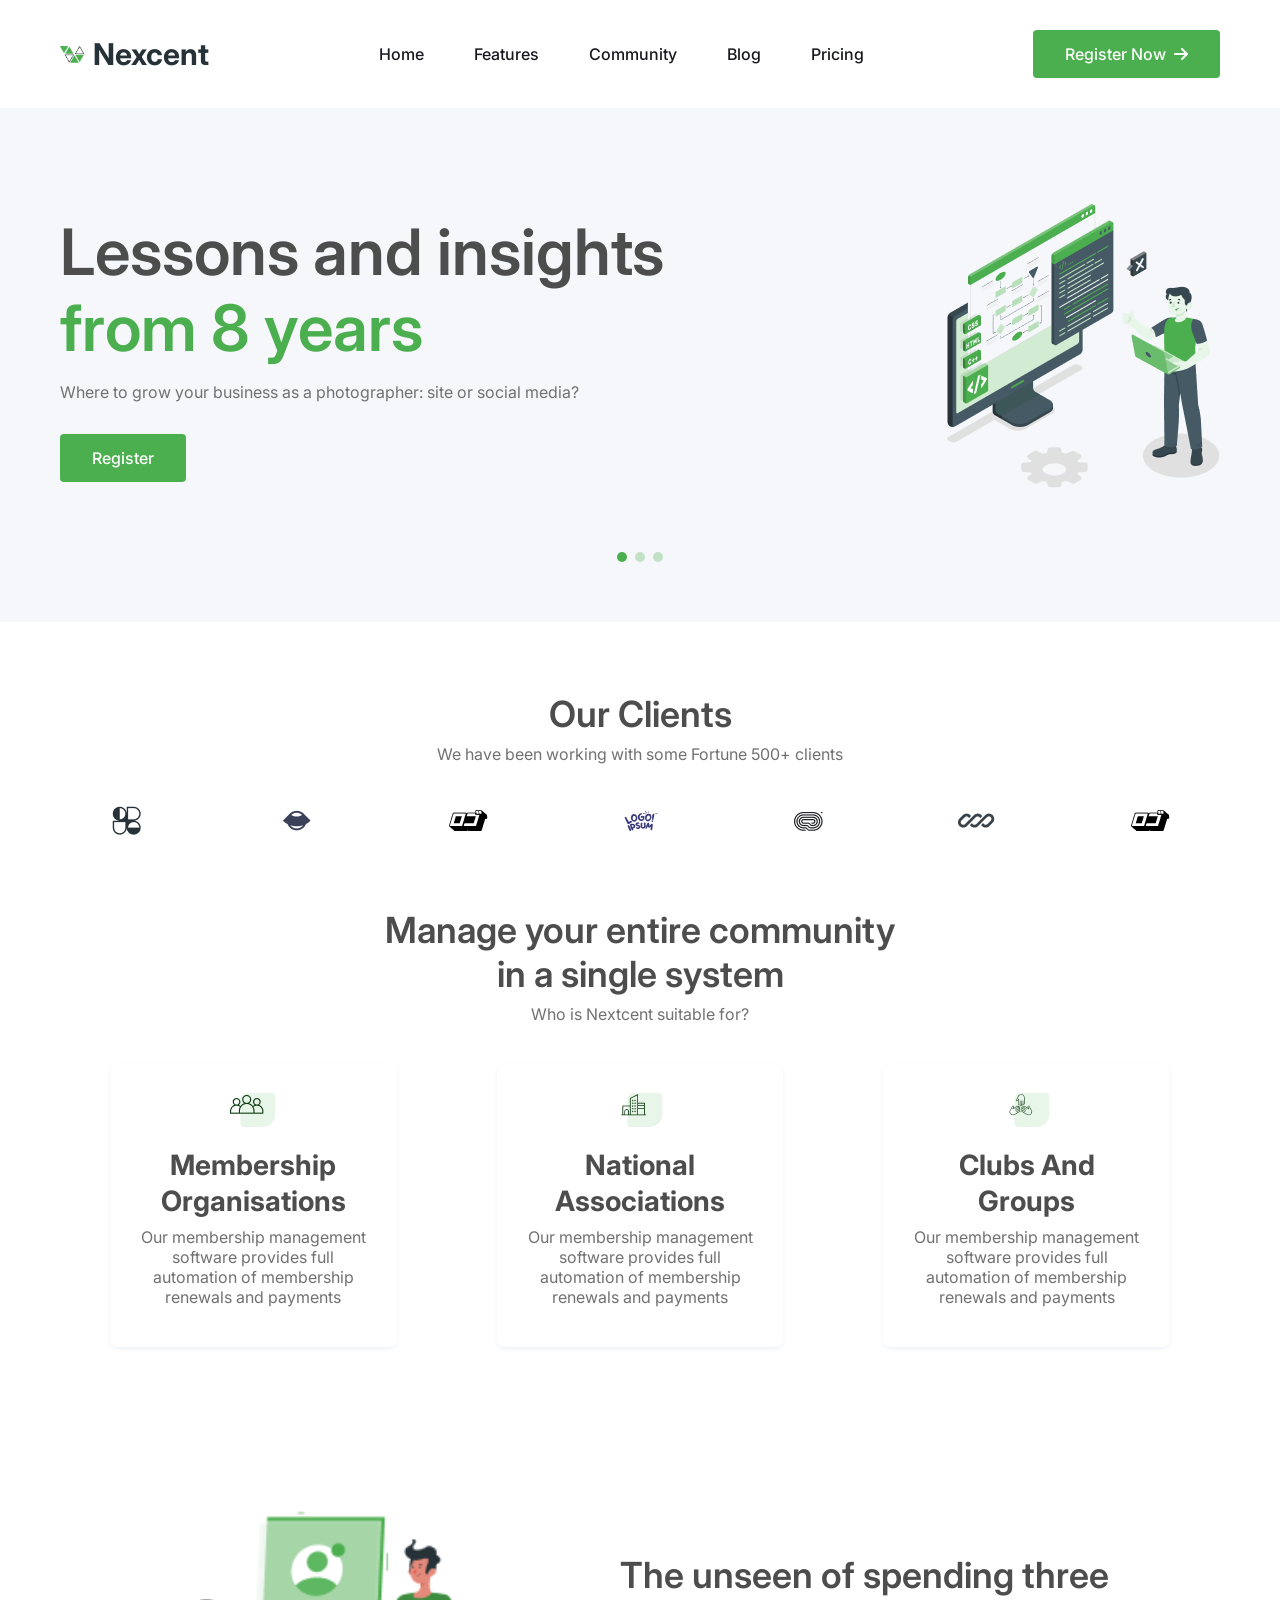
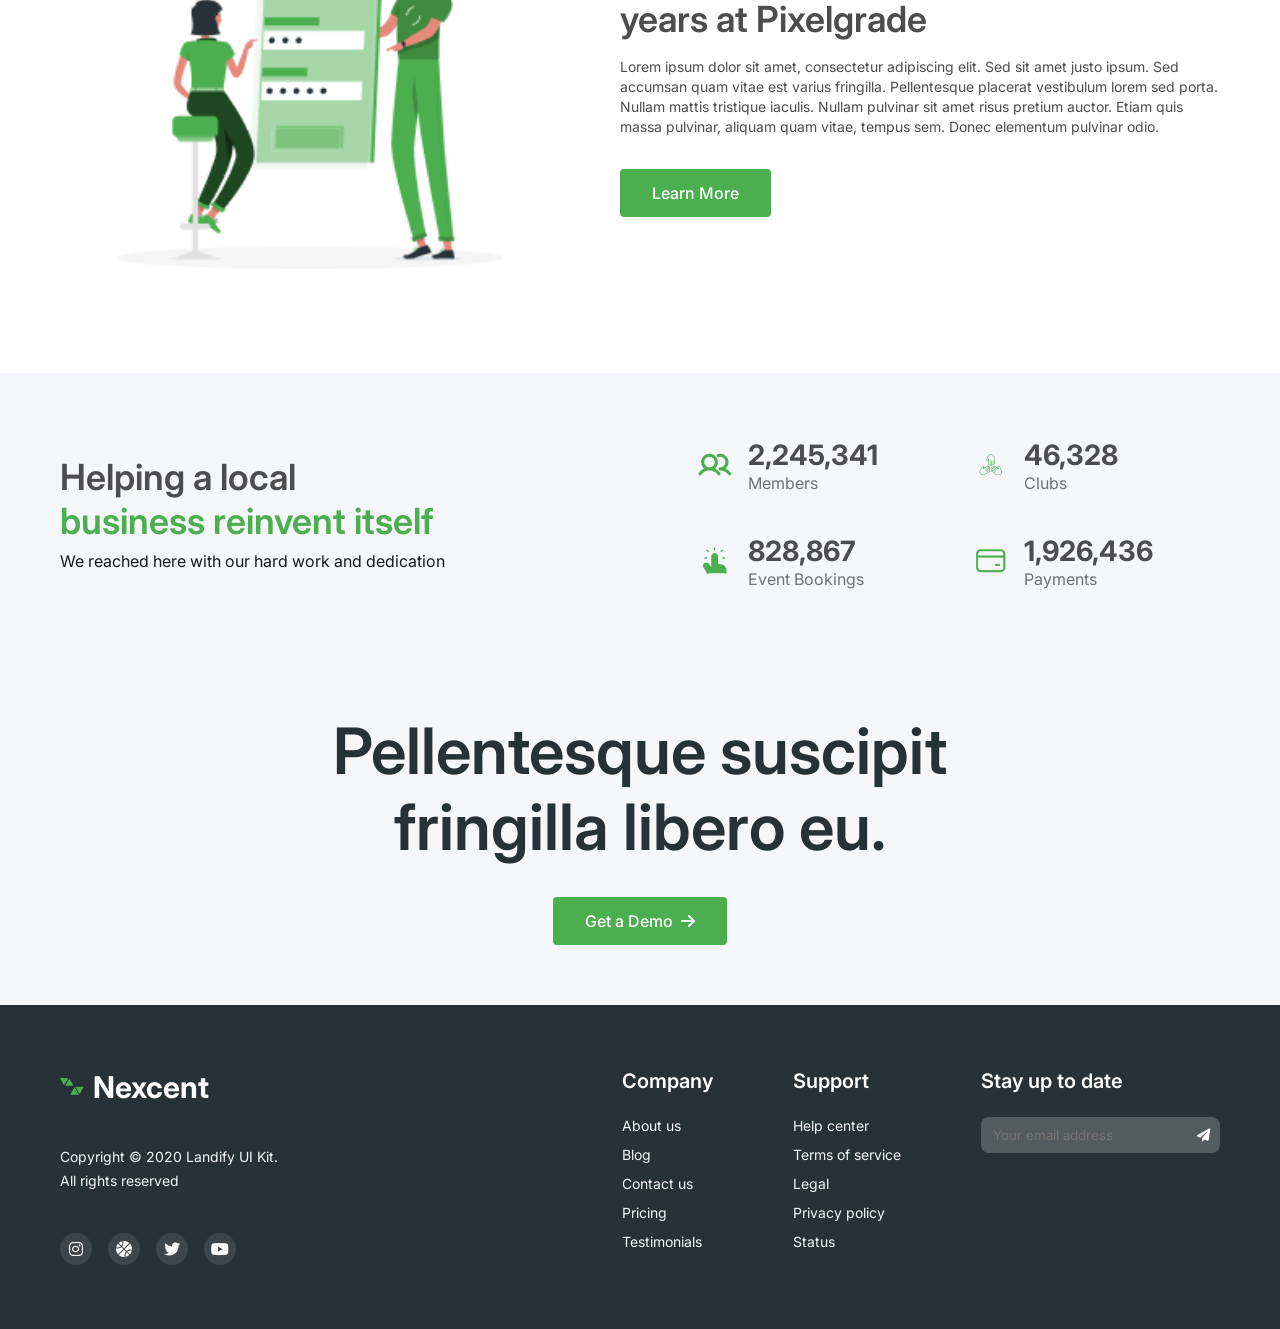
==== index.html @ 8dbd834b "Add files via upload" ====
<!DOCTYPE html>
<html lang="en">

<head>
    <meta charset="UTF-8">
    <meta name="viewport" content="width=device-width, initial-scale=1.0">
    <title>Nexcent</title>
    <link rel="stylesheet" href="style.css">
    <link href="https://fonts.googleapis.com/css2?family=Inter:wght@400;500;600;700&display=swap" rel="stylesheet">
    <link rel="stylesheet" href="https://cdnjs.cloudflare.com/ajax/libs/font-awesome/6.0.0/css/all.min.css">
</head>

<body>
    <header>
        <nav class="container">
            <div class="logo">
                <img src="images/Icon.png" alt="Logo Icon" class="logo-icon">
                <!-- Placeholder for logo icon -->
                <span class="logo-text">Nexcent</span>
            </div>
            <ul class="nav-links">
                <li><a href="#">Home</a></li>
                <li><a href="#">Features</a></li>
                <li><a href="#">Community</a></li>
                <li><a href="#">Blog</a></li>
                <li><a href="#">Pricing</a></li>
            </ul>
            <a href="#" class="btn-primary">Register Now <i class="fas fa-arrow-right"></i></a>
        </nav>
    </header>

    <section id="hero">
        <div class="container hero-content">
            <div class="hero-text">
                <h1>Lessons and insights <br> <span class="highlight">from 8 years</span></h1>
                <p>Where to grow your business as a photographer: site or social media?</p>
                <a href="#" class="btn-primary">Register</a>
            </div>
            <div class="hero-image">
                <img src="images/hero image.png" alt="Hero Illustration">
            </div>
        </div>
        <div class="dots">
            <span class="dot active"></span>
            <span class="dot"></span>
            <span class="dot"></span>
        </div>
    </section>

    <!-- Placeholder sections for next steps to ensure structure -->
    <section id="clients">
        <div class="container text-center">
            <h2>Our Clients</h2>
            <p>We have been working with some Fortune 500+ clients</p>
            <div class="clients-logos">
                <!-- Logos will go here -->
                <img src="images/1.png" alt="">
                <img src="images/2.png" alt="">
                <img src="images/3.png" alt="">
               <img src="images/4.png" alt="">
               <img src="images/5.png" alt="">
               <img src="images/6.png" alt="">
               <img src="images/7.png" alt="">
            </div>
        </div>
    </section>

    <section id="community">
        <div class="container text-center">
            <h2 style="max-width: 700px;">Manage your entire community <br> in a single system</h2>
            <p>Who is Nextcent suitable for?</p>
            <div class="community-grid">
                <div class="community-card">
                    <div class="icon-bg"><img src="images/logo1.png" alt="Icon"></div>
                    <h3>Membership Organisations</h3>
                    <p>Our membership management software provides full automation of membership renewals and payments
                    </p>
                </div>
                <div class="community-card">
                    <div class="icon-bg"><img src="images/logo2.png" alt="Icon"></div>
                    <h3>National Associations</h3>
                    <p>Our membership management software provides full automation of membership renewals and payments
                    </p>
                </div>
                <div class="community-card">
                    <div class="icon-bg"><img src="images/logo3.png" alt="Icon"></div>
                    <h3>Clubs And Groups</h3>
                    <p>Our membership management software provides full automation of membership renewals and payments
                    </p>
                </div>
            </div>
        </div>
    </section>

    <section id="unlock">
        <div class="container unlock-content">
            <div class="unlock-image">
                <img style="width: 500px;" src="images/rafiki.png" alt="Unlock Illustration">
            </div>
            <div class="unlock-text">
                <h2>The unseen of spending three <br> years at Pixelgrade</h2>
                <p>Lorem ipsum dolor sit amet, consectetur adipiscing elit. Sed sit amet justo ipsum. Sed accumsan quam
                    vitae est varius fringilla. Pellentesque placerat vestibulum lorem sed porta. Nullam mattis
                    tristique iaculis. Nullam pulvinar sit amet risus pretium auctor. Etiam quis massa pulvinar, aliquam
                    quam vitae, tempus sem. Donec elementum pulvinar odio.</p>
                <a href="#" class="btn-primary">Learn More</a>
            </div>
        </div>
    </section>

    <section id="stats">
        <div class="container stats-content">
            <div class="stats-text">
                <h2>Helping a local <br> <span class="highlight">business reinvent itself</span></h2>
                <p>We reached here with our hard work and dedication</p>
            </div>
            <div class="stats-grid">
                <div class="stat-item">
                    <img src="images/iconshort1.png" alt="Members">
                    <div class="stat-info">
                        <h3>2,245,341</h3>
                        <p>Members</p>
                    </div>
                </div>
                <div class="stat-item">
                    <img src="images/iconshort n 2.png" alt="Clubs">
                    <div class="stat-info">
                        <h3>46,328</h3>
                        <p>Clubs</p>
                    </div>
                </div>
                <div class="stat-item">
                    <img src="images/iconshort3.png" alt="Event Bookings">
                    <div class="stat-info">
                        <h3>828,867</h3>
                        <p>Event Bookings</p>
                    </div>
                </div>
                <div class="stat-item">
                    <img src="images/iconshort4.png" alt="Payments">
                    <div class="stat-info">
                        <h3>1,926,436</h3>
                        <p>Payments</p>
                    </div>
                </div>
            </div>
        </div>
    </section>

    <section id="cta">
        <div class="container text-center">
            <h2>Pellentesque suscipit <br> fringilla libero eu.</h2>
            <a href="#" class="btn-primary">Get a Demo <i class="fas fa-arrow-right"></i></a>
        </div>
    </section>

    <footer>
        <div class="container footer-content">
            <div class="footer-brand">
                <div class="logo">
                    <img src="images/Icon.png" alt="Logo" class="logo-icon-footer">
                    <span class="logo-text footer-logo-text">Nexcent</span>
                </div>
                <p class="copyright">Copyright © 2020 Landify UI Kit.<br>All rights reserved</p>
                <div class="social-links">
                    <a href="#"><i class="fab fa-instagram"></i></a>
                    <a href="#"><i class="fas fa-basketball-ball"></i></a>
                    <a href="#"><i class="fab fa-twitter"></i></a>
                    <a href="#"><i class="fab fa-youtube"></i></a>
                </div>
            </div>
            <div class="footer-links">
                <div class="footer-column">
                    <h4>Company</h4>
                    <a href="#">About us</a>
                    <a href="#">Blog</a>
                    <a href="#">Contact us</a>
                    <a href="#">Pricing</a>
                    <a href="#">Testimonials</a>
                </div>
                <div class="footer-column">
                    <h4>Support</h4>
                    <a href="#">Help center</a>
                    <a href="#">Terms of service</a>
                    <a href="#">Legal</a>
                    <a href="#">Privacy policy</a>
                    <a href="#">Status</a>
                </div>
                <div class="footer-column">
                    <h4>Stay up to date</h4>
                    <form class="subscribe-form">
                        <input type="email" placeholder="Your email address">
                        <button type="submit"><i class="fas fa-paper-plane"></i></button>
                    </form>
                </div>
            </div>
        </div>
    </footer>

</body>

</html>
---- style.css ----
:root {
    --primary-color: #4CAF4F;
    --secondary-color: #263238;
    --text-color: #4D4D4D;
    --text-light: #717171;
    --bg-color: #FFFFFF;
    --silver: #F5F7FA;
    --white: #FFFFFF;
    --nav-text: #18191F;
}

* {
    margin: 0;
    padding: 0;
    box-sizing: border-box;
    font-family: 'Inter', sans-serif;
}

body {
    color: var(--text-color);
    background-color: var(--bg-color);
}

.container {
    max-width: 1200px;
    /* Slightly wider */
    margin: 0 auto;
    padding: 0 20px;
}

/* Header */
header {
    background-color: var(--silver);
    /* Match Hero bg usually or transparent? Image shows white/silver blending */
    background-color: var(--white);
    padding: 30px 0;
    position: sticky;
    top: 0;
    z-index: 1000;
}

nav {
    display: flex;
    justify-content: space-between;
    align-items: center;
}

.logo {
    display: flex;
    align-items: center;
    gap: 8px;
    font-size: 30px;
    font-weight: 700;
    color: var(--secondary-color);
}

.nav-links {
    display: flex;
    list-style: none;
    gap: 50px;
}

.nav-links a {
    text-decoration: none;
    color: #18191F;
    font-size: 16px;
    font-weight: 500;
}

.nav-links a:hover {
    color: var(--primary-color);
}

.btn-primary {
    background-color: var(--primary-color);
    color: var(--white);
    padding: 14px 32px;
    border-radius: 4px;
    text-decoration: none;
    font-weight: 500;
    font-size: 16px;
    transition: background-color 0.3s;
    display: inline-flex;
    align-items: center;
    gap: 8px;
}

.btn-primary:hover {
    background-color: #3e8e41;
}

/* Hero Section */
#hero {
    background-color: var(--silver);
    padding: 96px 0;
    position: relative;
    padding-bottom: 40px;
    /* Adjust for dots */
}

.hero-content {
    display: flex;
    align-items: center;
    justify-content: space-between;
}

.hero-text h1 {
    font-size: 64px;
    line-height: 76px;
    font-weight: 600;
    color: var(--text-color);
    margin-bottom: 16px;
}

.hero-text h1 .highlight {
    color: var(--primary-color);
}

.hero-text p {
    color: var(--text-light);
    font-size: 16px;
    margin-bottom: 32px;
}

.hero-image img {
    max-width: 100%;
    height: auto;
}

.dots {
    display: flex;
    justify-content: center;
    gap: 8px;
    margin-top: 60px;
    padding-bottom: 20px;
}

.dot {
    width: 10px;
    height: 10px;
    background-color: var(--primary-color);
    /* Active one is green, others lighter usually */
    border-radius: 50%;
    opacity: 0.3;
    transition: opacity 0.3s;
    cursor: pointer;
}

.dot.active {
    opacity: 1;
}

/* Clients Section */
#clients {
    padding: 50px 0;
    background-color: var(--white);
    margin-top: 20px;
}

.text-center {
    text-align: center;
}

#clients h2 {
    font-size: 36px;
    font-weight: 600;
    color: var(--text-color);
    margin-bottom: 8px;
}

#clients p {
    color: var(--text-light);
    font-size: 16px;
    margin-bottom: 40px;
}

.clients-logos {
    display: flex;
    justify-content: space-between;
    align-items: center;
    color: #4D4D4D;
    /* Placeholder color for icons */
    padding: 0 50px;
    /* Indent logos slightly */
}

/* Community Section */
#community {
    padding: 20px 0;
    margin-bottom: 80px;
}

#community h2 {
    font-size: 36px;
    font-weight: 600;
    color: var(--text-color);
    margin-bottom: 8px;
    line-height: 44px;
    max-width: 500px;
    margin-left: auto;
    margin-right: auto;
}

#community p {
    color: var(--text-light);
    font-size: 16px;
    margin-bottom: 16px;
}

.community-grid {
    display: flex;
    justify-content: space-between;
    gap: 100px;
    /* Wider gap between cards as per image spacing seems airy */
    margin-top: 40px;
    padding: 0 50px;
}

.community-card {
    background-color: var(--white);
    padding: 24px;
    border-radius: 8px;
    box-shadow: 0 2px 4px rgba(171, 190, 209, 0.2);
    /* Subtle shadow based on look */
    text-align: center;
    flex: 1;
}

.community-card .icon-bg {
    margin-bottom: 16px;
    display: inline-block;
    position: relative;
}

.community-card h3 {
    font-size: 28px;
    font-weight: 700;
    color: var(--text-color);
    margin-bottom: 8px;
    line-height: 36px;
    max-width: 250px;
    margin-left: auto;
    margin-right: auto;
}

.community-card p {
    font-size: 14px;
    line-height: 20px;
}

/* Unlock Section */
#unlock {
    padding: 50px 0;
    background-color: var(--white);
    margin-bottom: 50px;
}

.unlock-content {
    display: flex;
    align-items: center;
    justify-content: space-between;
    gap: 50px;
}

.unlock-image img {
    max-width: 100%;
    height: auto;
}

.unlock-text {
    max-width: 600px;
}

.unlock-text h2 {
    font-size: 36px;
    font-weight: 600;
    color: var(--text-color);
    line-height: 44px;
    margin-bottom: 16px;
}

.unlock-text p {
    font-size: 14px;
    line-height: 20px;
    margin-bottom: 32px;
}

/* Stats Section */
#stats {
    background-color: var(--silver);
    padding: 64px 0;
}

.stats-content {
    display: flex;
    justify-content: space-between;
    align-items: center;
}

.stats-text h2 {
    font-size: 36px;
    font-weight: 600;
    color: var(--text-color);
    line-height: 44px;
    margin-bottom: 8px;
}

.stats-text h2 .highlight {
    color: var(--primary-color);
}

.stats-text p {
    color: #18191F;
    font-size: 16px;
}

.stats-grid {
    display: grid;
    grid-template-columns: 1fr 1fr;
    gap: 40px 30px;
    width: 45%;
    /* Slightly tighter */
}

.stat-item {
    display: flex;
    align-items: center;
    gap: 16px;
}

.stat-info h3 {
    font-size: 28px;
    font-weight: 700;
    color: var(--text-color);
    line-height: 36px;
}

.stat-info p {
    font-size: 16px;
    color: var(--text-light);
}

/* CTA Section */
#cta {
    padding: 60px 0;
    text-align: center;
    background-color: var(--silver);
    /* Image shows it might be silver, or simple white transition? Looks white in new image above footer?
       Actually, looking at the very bottom, "Pellentesque..." background seems slightly different from footer but same as white?
       Wait, the footer is dark. The section above is white.
    */
    /* Let's assume silver based on standard Landify, or white */
}

#cta h2 {
    font-size: 64px;
    /* Very large in image */
    font-weight: 600;
    color: #263238;
    line-height: 76px;
    margin-bottom: 32px;
    max-width: 800px;
    margin-left: auto;
    margin-right: auto;
}

/* Footer */
footer {
    background-color: #263238;
    color: var(--white);
    padding: 64px 0;
}

.footer-content {
    display: flex;
    justify-content: space-between;
    /* align-items: flex-start; */
}

.footer-brand {
    max-width: 350px;
}

.footer-logo-text {
    color: var(--white);
}

.copyright {
    margin: 40px 0;
    font-size: 14px;
    line-height: 24px;
    color: #F5F7FA;
}

.social-links {
    display: flex;
    gap: 16px;
}

.social-links a {
    color: var(--white);
    background-color: rgba(255, 255, 255, 0.1);
    /* Circle bg? */
    width: 32px;
    height: 32px;
    display: flex;
    justify-content: center;
    align-items: center;
    border-radius: 50%;
    text-decoration: none;
    transition: background-color 0.3s;
}

.social-links a:hover {
    background-color: var(--primary-color);
}

.footer-links {
    display: flex;
    gap: 80px;
    /* Tweak gap */
}

.footer-column h4 {
    font-size: 20px;
    font-weight: 600;
    margin-bottom: 24px;
}

.footer-column a {
    display: block;
    color: #F5F7FA;
    text-decoration: none;
    margin-bottom: 12px;
    font-size: 14px;
}

.footer-column a:hover {
    text-decoration: underline;
}

.subscribe-form {
    position: relative;
    max-width: 255px;
}

.subscribe-form input {
    width: 100%;
    padding: 10px 12px;
    background-color: rgba(255, 255, 255, 0.2);
    border: none;
    border-radius: 8px;
    color: var(--white);
    outline: none;
}

.subscribe-form button {
    position: absolute;
    right: 10px;
    top: 50%;
    transform: translateY(-50%);
    background: none;
    border: none;
    color: var(--white);
    cursor: pointer;
}

/* Responsive Styles */

@media screen and (max-width: 1024px) {
    .container {
        padding: 0 40px;
    }

    .hero-text h1 {
        font-size: 52px;
        line-height: 64px;
    }

    .community-grid {
        gap: 30px;
        padding: 0 20px;
    }

    .stats-grid {
        width: 55%;
    }
}

@media screen and (max-width: 768px) {

    /* Navigation */
    nav {
        flex-direction: column;
        gap: 20px;
        padding-bottom: 10px;
    }

    .nav-links {
        gap: 20px;
    }

    /* Hero Section */
    .hero-content {
        flex-direction: column-reverse;
        text-align: center;
        gap: 40px;
    }

    .hero-text {
        margin-bottom: 20px;
    }

    .hero-text h1 {
        font-size: 42px;
        line-height: 52px;
    }

    /* Clients */
    .clients-logos {
        flex-wrap: wrap;
        justify-content: center;
        gap: 30px;
    }

    /* Community */
    .community-grid {
        flex-direction: column;
        gap: 30px;
        align-items: center;
    }

    .community-card {
        width: 100%;
        max-width: 400px;
    }

    /* Unlock Section */
    .unlock-content {
        flex-direction: column;
        text-align: center;
    }

    .unlock-text {
        max-width: 100%;
    }

    /* Stats Section */
    .stats-content {
        flex-direction: column;
        text-align: center;
        gap: 40px;
    }

    .stats-text {
        margin-bottom: 20px;
    }

    .stats-grid {
        width: 100%;
        gap: 30px;
        justify-items: center;
    }

    .stat-item {
        flex-direction: column;
        text-align: center;
    }

    /* Footer */
    .footer-content {
        flex-direction: column;
        gap: 40px;
    }

    .footer-links {
        flex-wrap: wrap;
        gap: 40px;
    }
}

@media screen and (max-width: 480px) {
    .nav-links {
        flex-direction: column;
        align-items: center;
        gap: 15px;
    }

    .hero-text h1 {
        font-size: 32px;
        line-height: 42px;
    }

    .clients-logos img {
        width: 40px;
        height: auto;
    }

    #cta h2 {
        font-size: 36px;
        line-height: 44px;
    }

    .footer-links {
        flex-direction: column;
        gap: 30px;
    }
}
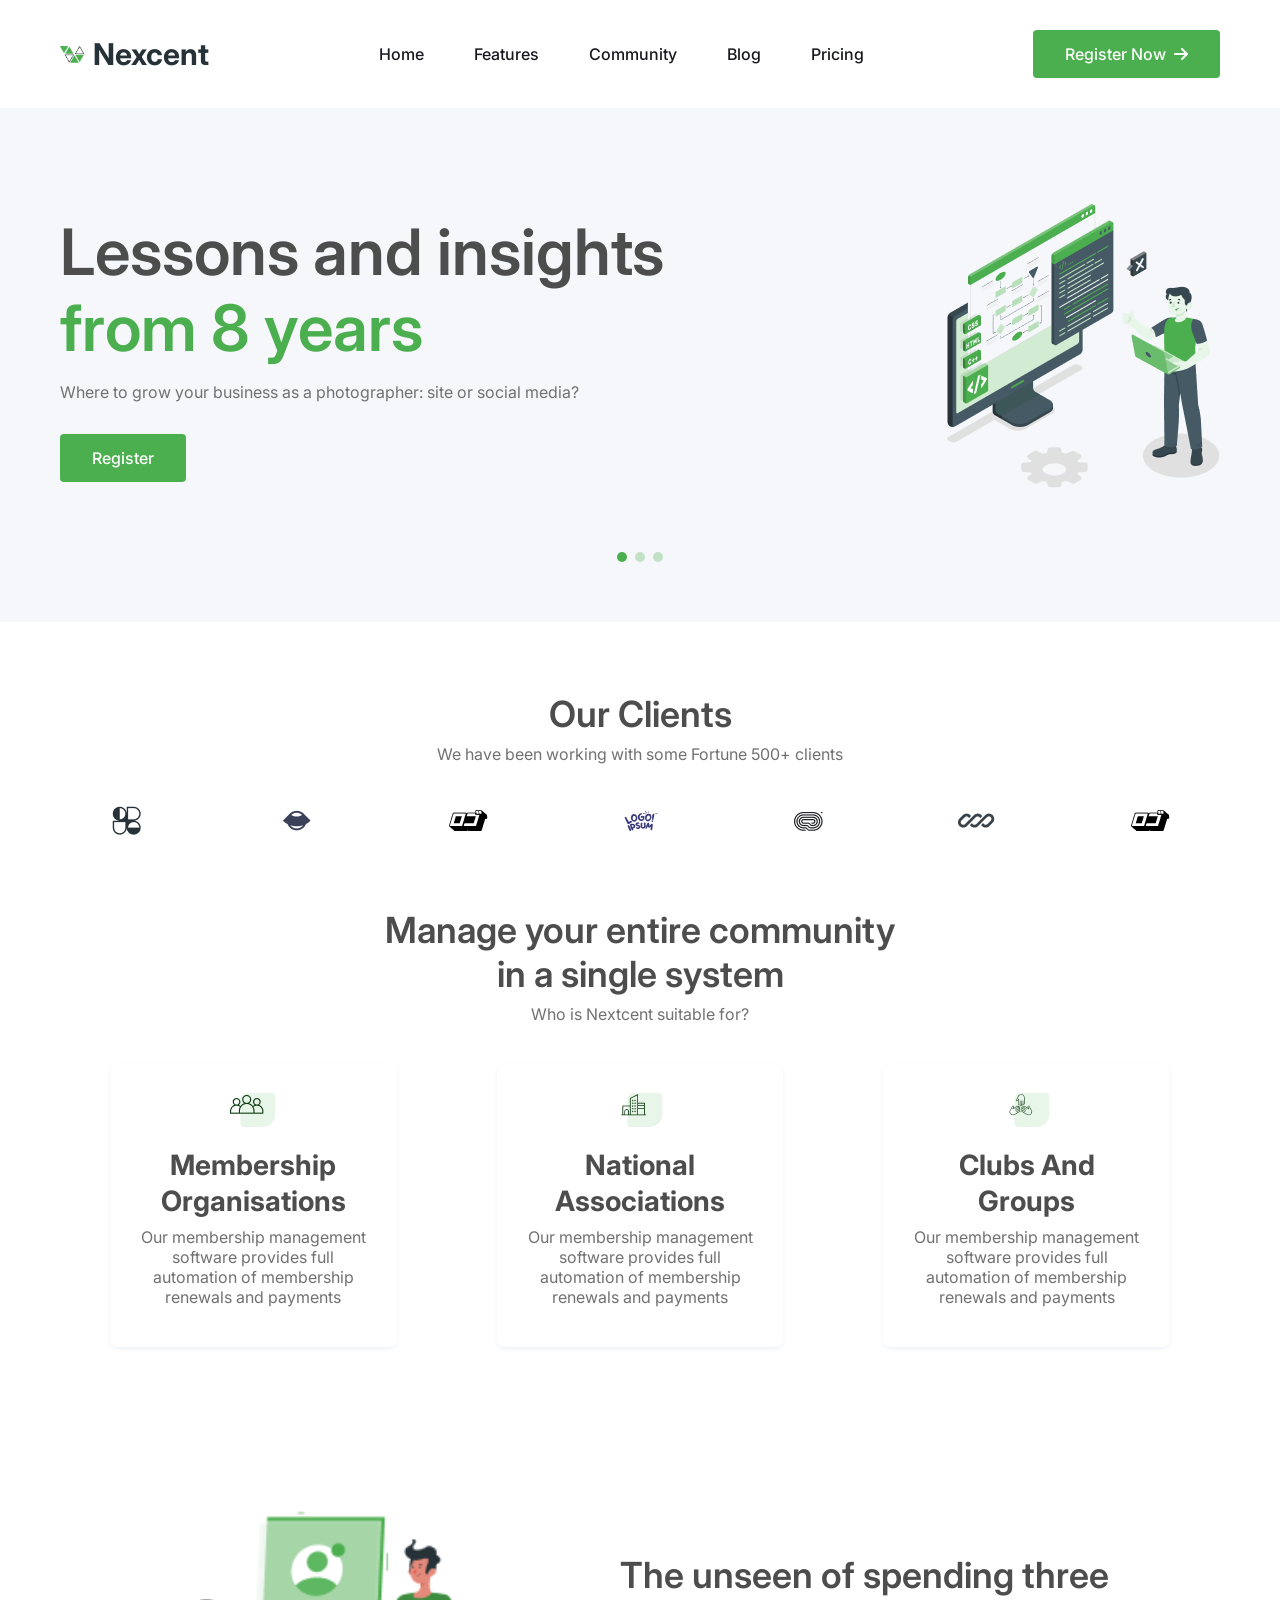
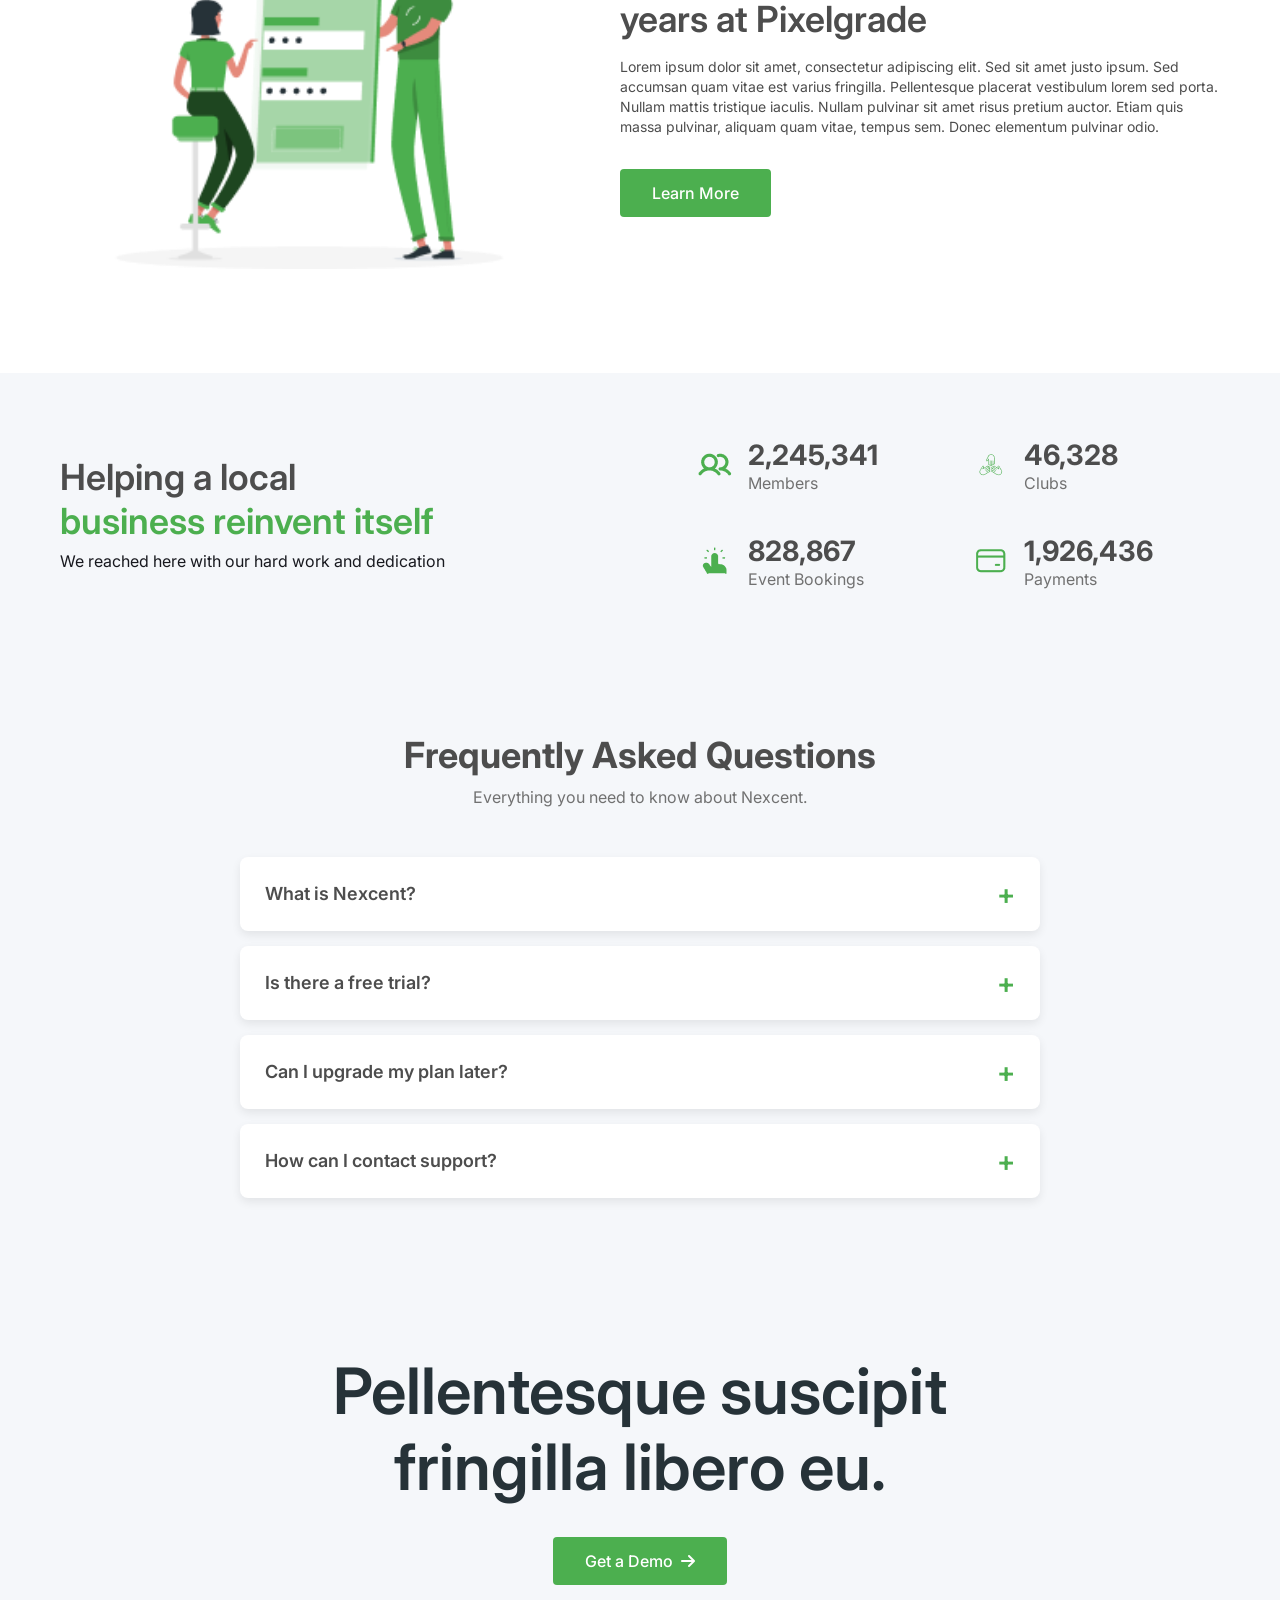
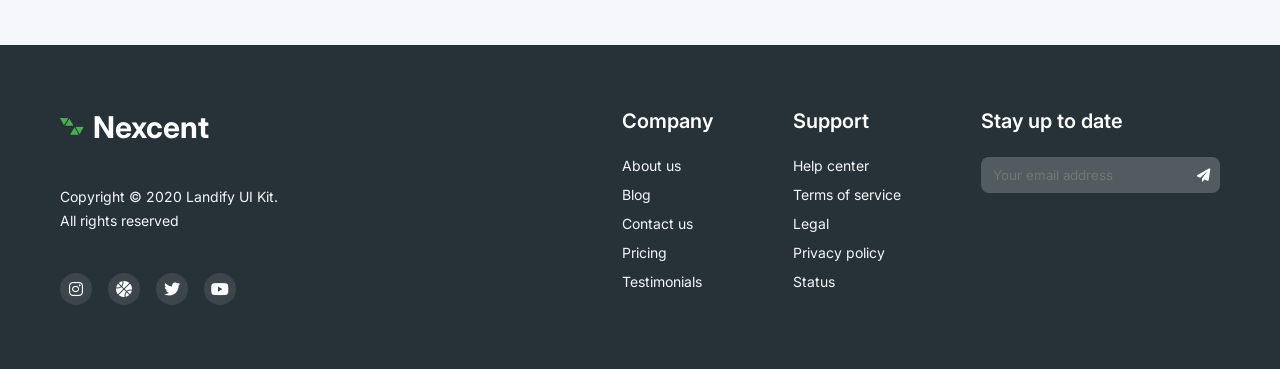
==== commit 1190b522: "added faq section" ====
--- a/index.html
+++ b/index.html
@@ -147,6 +147,58 @@
         </div>
     </section>
 
+    <section id="faq">
+    <div class="container">
+        <div class="faq-heading">
+            <h2>Frequently Asked Questions</h2>
+            <p>Everything you need to know about Nexcent.</p>
+        </div>
+
+        <div class="faq-container">
+
+            <div class="faq-item">
+                <button class="faq-question">
+                    What is Nexcent?
+                    <span>+</span>
+                </button>
+                <div class="faq-answer">
+                    <p>Nexcent is a modern community management platform that helps organizations streamline memberships, events, and payments.</p>
+                </div>
+            </div>
+
+            <div class="faq-item">
+                <button class="faq-question">
+                    Is there a free trial?
+                    <span>+</span>
+                </button>
+                <div class="faq-answer">
+                    <p>Yes! You can explore all essential features with our free trial before choosing a plan.</p>
+                </div>
+            </div>
+
+            <div class="faq-item">
+                <button class="faq-question">
+                    Can I upgrade my plan later?
+                    <span>+</span>
+                </button>
+                <div class="faq-answer">
+                    <p>Absolutely. You can upgrade or downgrade your subscription whenever you need.</p>
+                </div>
+            </div>
+
+            <div class="faq-item">
+                <button class="faq-question">
+                    How can I contact support?
+                    <span>+</span>
+                </button>
+                <div class="faq-answer">
+                    <p>Our support team is available 24/7 through email and live chat.</p>
+                </div>
+            </div>
+
+        </div>
+    </div>
+</section>
     <section id="cta">
         <div class="container text-center">
             <h2>Pellentesque suscipit <br> fringilla libero eu.</h2>
--- a/style.css
+++ b/style.css
@@ -605,4 +605,77 @@
         flex-direction: column;
         gap: 30px;
     }
+}
+/* FAQ Section */
+
+#faq{
+    padding:80px 0;
+    background:#F5F7FA;
+}
+
+.faq-heading{
+    text-align:center;
+    margin-bottom:50px;
+}
+
+.faq-heading h2{
+    font-size:36px;
+    color:#4D4D4D;
+    margin-bottom:10px;
+}
+
+.faq-heading p{
+    color:#717171;
+}
+
+.faq-container{
+    max-width:800px;
+    margin:auto;
+}
+
+.faq-item{
+    background:#fff;
+    margin-bottom:15px;
+    border-radius:8px;
+    overflow:hidden;
+    box-shadow:0 4px 10px rgba(0,0,0,.08);
+}
+
+.faq-question{
+    width:100%;
+    background:none;
+    border:none;
+    padding:20px 25px;
+    font-size:18px;
+    font-weight:600;
+    color:#4D4D4D;
+    display:flex;
+    justify-content:space-between;
+    align-items:center;
+    cursor:pointer;
+}
+
+.faq-question span{
+    font-size:28px;
+    color:#4CAF4F;
+}
+
+.faq-answer{
+    max-height:0;
+    overflow:hidden;
+    transition:.3s;
+}
+
+.faq-answer p{
+    padding:0 25px 20px;
+    color:#717171;
+    line-height:1.8;
+}
+
+.faq-item.active .faq-answer{
+    max-height:200px;
+}
+
+.faq-item.active .faq-question span{
+    transform:rotate(45deg);
 }
